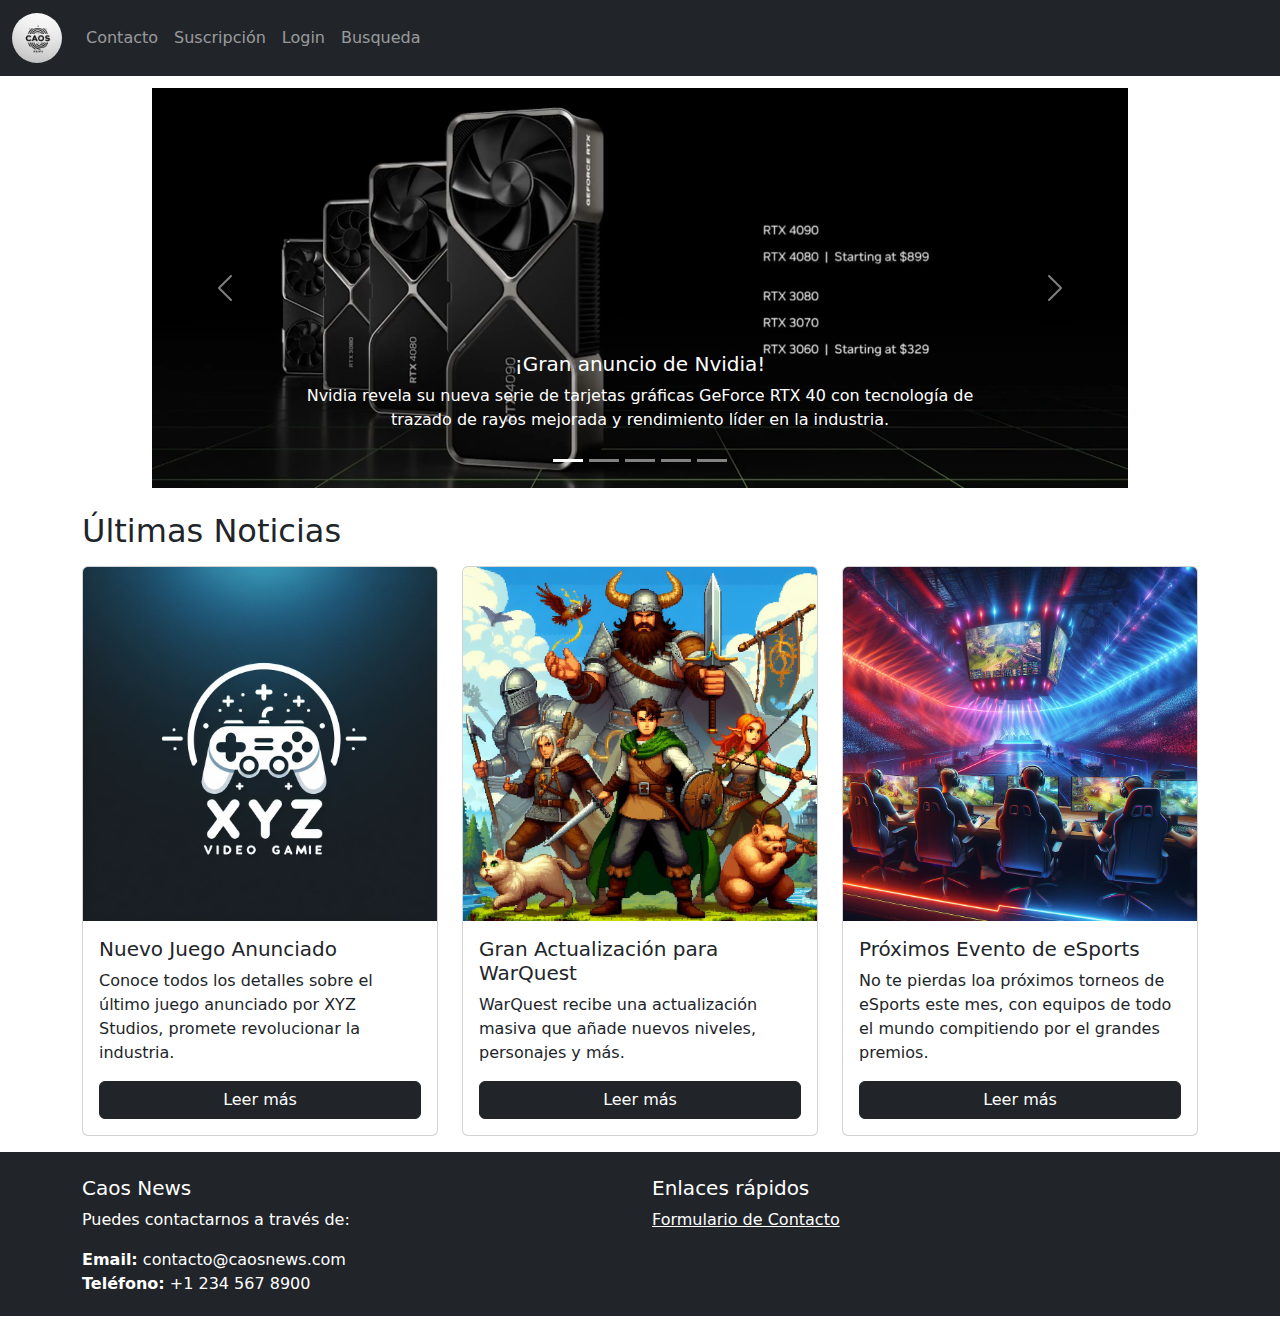
==== index.html @ d1d6eec9 "Cambios menores de estilo" ====
<!DOCTYPE html>
<html lang="en">

<head>
  <meta charset="UTF-8">
  <meta name="viewport" content="width=device-width, initial-scale=1.0">
  <link href="https://cdn.jsdelivr.net/npm/bootstrap@5.3.3/dist/css/bootstrap.min.css" rel="stylesheet"
    integrity="sha384-QWTKZyjpPEjISv5WaRU9OFeRpok6YctnYmDr5pNlyT2bRjXh0JMhjY6hW+ALEwIH" crossorigin="anonymous">
  <link rel="stylesheet" href="/style/style.css">
    <title>Caos News - Inicio</title>
  
</head>
<header class="mb-5">
  <nav class="navbar navbar-expand-lg bg-dark navbar-dark fixed-top">
    <div class="container-fluid">
      <a class="navbar-brand" href="/index.html">
        <img src="/img/logo.jpg" alt="Logo de Caos News" class="img-fluid rounded-circle" style="max-height: 50px;">
      </a>
      <button class="navbar-toggler" type="button" data-bs-toggle="collapse" data-bs-target="#navbarNav"
        aria-controls="navbarNav" aria-expanded="false" aria-label="Toggle navigation">
        <span class="navbar-toggler-icon"></span>
      </button>
      <div class="collapse navbar-collapse" id="navbarNav">
        <ul class="navbar-nav ml-auto">
          <li class="nav-item">
            <a class="nav-link" href="/views/contacto.html">Contacto</a>
          </li>
          <li class="nav-item">
            <a class="nav-link" href="/views/suscripcion.html">Suscripción</a>
          </li>
          <li class="nav-item">
            <a class="nav-link" href="/views/login.html">Login</a>
          </li>
          <li class="nav-item">
            <a class="nav-link" href="/views/busqueda.html">Busqueda</a>
          </li>
        </ul>
      </div>
    </div>
  </nav>
</header>

<body style="margin-bottom: 10px;">
  <div class="container" style="max-width: 1000px; margin: auto;">
    <div id="carouselExampleCaptions" class="carousel slide" data-bs-ride="carousel">
      <div class="carousel-indicators">
        <button type="button" data-bs-target="#carouselExampleCaptions" data-bs-slide-to="0" class="active"
          aria-current="true" aria-label="Slide 1"></button>
        <button type="button" data-bs-target="#carouselExampleCaptions" data-bs-slide-to="1"
          aria-label="Slide 2"></button>
        <button type="button" data-bs-target="#carouselExampleCaptions" data-bs-slide-to="2"
          aria-label="Slide 3"></button>
        <button type="button" data-bs-target="#carouselExampleCaptions" data-bs-slide-to="3"
          aria-label="Slide 4"></button>
        <button type="button" data-bs-target="#carouselExampleCaptions" data-bs-slide-to="4"
          aria-label="Slide 5"></button>
      </div>
      <div class="carousel-inner carousel-fade">
        <div class="carousel-item active" data-bs-interval="2000">
          <img src="/img/nvidia.webp" class="d-block w-100 img-fluid h-100" alt="Imagen no encontrada">
          <div class="carousel-caption d-none d-md-block">
            <h5>¡Gran anuncio de Nvidia!</h5>
            <p>Nvidia revela su nueva serie de tarjetas gráficas GeForce RTX 40 con tecnología de trazado de rayos
              mejorada y rendimiento líder en la industria.</p>
          </div>
        </div>
        <div class="carousel-item" data-bs-interval="2000">
          <img src="/img/playstation.jpg" class="d-block w-100 img-fluid h-100" alt="...">
          <div class="carousel-caption d-none d-md-block">
            <h5>¡Lanzamiento de la nueva consola PlayStation!</h5>
            <p>La nueva consola de última generación, X-Play, llegará al mercado el próximo mes con una biblioteca de
              juegos exclusivos.</p>
          </div>
        </div>
        <div class="carousel-item" data-bs-interval="2000">
          <img src="/img/dark-souls.jpg" class="d-block w-100 img-fluid h-100" alt="...">
          <div class="carousel-caption d-none d-md-block">
            <h5>¡Gran expansión para Dark Souls!</h5>
            <p>Se anuncia una expansión masiva para el aclamado juego de rol Dark Souls. ¡Prepárate para enfrentar nuevos desafíos y descubrir secretos oscuros!</p>
          </div>
        </div>
        <div class="carousel-item" data-bs-interval="2000">
          <img src="/img/rol.jpg" class="d-block w-100 img-fluid h-100" alt="...">
          <div class="carousel-caption d-none d-md-block">
            <h5>¡Nuevo juego de rol en mundo abierto!</h5>
            <p>Se anuncia un nuevo juego de rol en mundo abierto que promete una experiencia épica con gráficos
              impresionantes y mecánicas innovadoras.</p>
          </div>
        </div>
        <div class="carousel-item" data-bs-interval="2000">
          <img src="/img/esports_stand.jpg" class="d-block w-100 img-fluid h-100" alt="...">
          <div class="carousel-caption d-none d-md-block">
            <h5>¡Evento exclusivo de eSports!</h5>
            <p>Se celebrará un evento de eSports con los mejores jugadores del mundo compitiendo por el título en una
              emocionante batalla.</p>
          </div>
        </div>
      </div>
      <button class="carousel-control-prev" type="button" data-bs-target="#carouselExampleCaptions"
        data-bs-slide="prev">
        <span class="carousel-control-prev-icon" aria-hidden="true"></span>
        <span class="visually-hidden">Previous</span>
      </button>
      <button class="carousel-control-next" type="button" data-bs-target="#carouselExampleCaptions"
        data-bs-slide="next">
        <span class="carousel-control-next-icon" aria-hidden="true"></span>
        <span class="visually-hidden">Next</span>
      </button>
    </div>
  </div>

  <div class="container mt-4">
    <h2 class="mb-3">Últimas Noticias</h2>
    <div class="row row-cols-1 row-cols-md-3 g-4">
      <div class="col">
        <div class="card h-100">
          <img src="/img/xyz.jpg" class="card-img-top" alt="Noticia sobre el lanzamiento de un nuevo juego">
          <div class="card-body d-flex flex-column">
            <h5 class="card-title">Nuevo Juego Anunciado</h5>
            <p class="card-text flex-grow-1">Conoce todos los detalles sobre el último juego anunciado por XYZ
              Studios, promete revolucionar la industria.</p>
            <a href="#" class="btn btn-dark mt-auto">Leer más</a>
          </div>
        </div>
      </div>
      <div class="col">
        <div class="card h-100">
          <img src="/img/warquest.jpg" class="card-img-top" alt="Actualización de un juego popular">
          <div class="card-body d-flex flex-column">
            <h5 class="card-title">Gran Actualización para WarQuest</h5>
            <p class="card-text flex-grow-1">WarQuest recibe una actualización masiva que añade nuevos niveles,
              personajes y más.</p>
            <a href="#" class="btn btn-dark mt-auto">Leer más</a>
          </div>
        </div>
      </div>
      <div class="col">
        <div class="card h-100">
          <img src="/img/esports.jpg" class="card-img-top" alt="Evento de eSports">
          <div class="card-body d-flex flex-column">
            <h5 class="card-title">Próximos Evento de eSports</h5>
            <p class="card-text flex-grow-1">No te pierdas loa próximos torneos de eSports este mes, con equipos de
              todo el mundo compitiendo por el grandes premios.</p>
            <a href="#" class="btn btn-dark mt-auto">Leer más</a>
          </div>
        </div>
      </div>
    </div>
  </div>

</body>
<footer class="bg-dark text-white py-1 pt-4 mt-3">
  <div class="container">
    <div class="row">
      <div class="col-md-6">
        <h5>Caos News</h5>
        <p>Puedes contactarnos a través de:</p>
        <ul class="list-unstyled">
          <li><strong>Email:</strong> contacto@caosnews.com</li>
          <li><strong>Teléfono:</strong> +1 234 567 8900</li>
        </ul>
      </div>
      <div class="col-md-6">
        <h5>Enlaces rápidos</h5>
        <ul class="list-unstyled">
          <li><a href="/views/contacto.html" class="text-white">Formulario de Contacto</a></li>
        </ul>
      </div>
    </div>
  </div>
</footer>

<script src="https://cdn.jsdelivr.net/npm/bootstrap@5.3.3/dist/js/bootstrap.bundle.min.js"
  integrity="sha384-YvpcrYf0tY3lHB60NNkmXc5s9fDVZLESaAA55NDzOxhy9GkcIdslK1eN7N6jIeHz" crossorigin="anonymous"></script>

</html>
---- style/style.css ----
body {
    padding-top: 40px; 
    position: relative; /* Asegura que el footer se mantenga en la parte inferior */
    min-height: 100vh; /* Hace que el cuerpo de la página ocupe al menos todo el alto de la ventana del navegador */
}

#carouselExampleCaptions .carousel-item img {
    width: 100%!important;
    height: 400px!important; 
    object-fit: cover!important;
}

.footer-login {
    position: absolute;
    bottom: 0;
    width: 100%;
    height: 200px; 
}

.footer-subscripcion{
    margin-top: 280px;
    bottom: 0;
    width: 100%;
    height: 200px; 
}

.body-contacto{
    height: 80%;
    margin-left: auto;
    margin-right: auto;
}
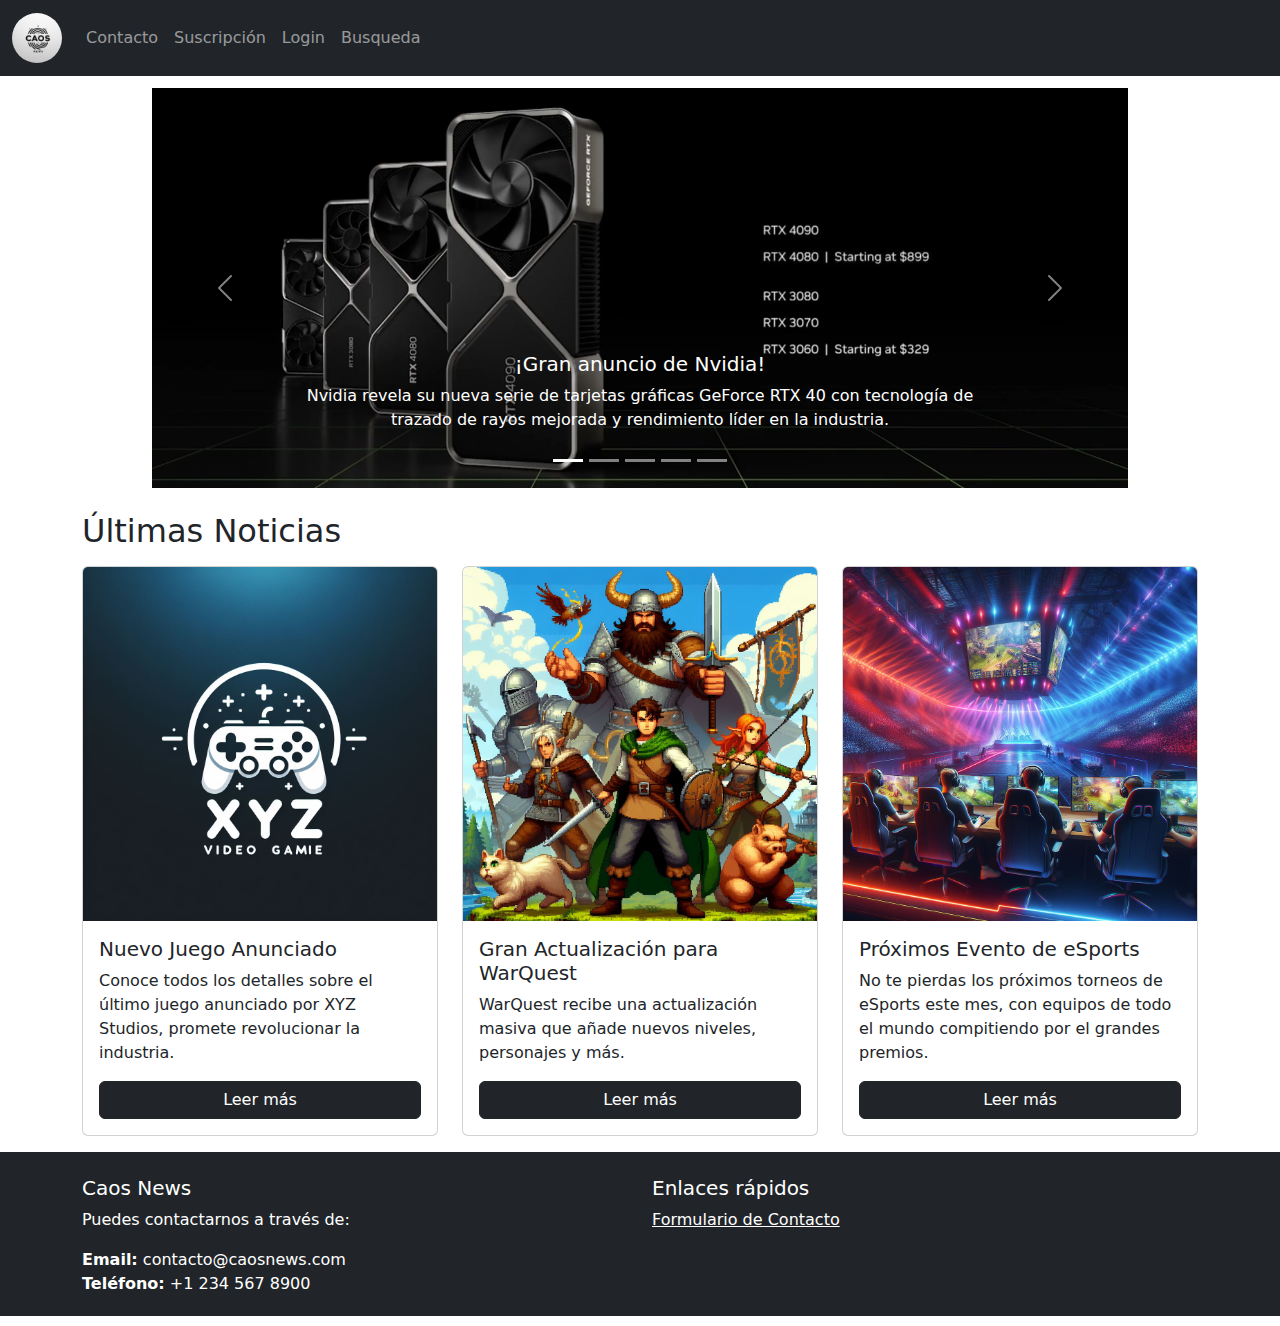
==== commit 83b980fa: "Solución error en tipeo de noticia" ====
--- a/index.html
+++ b/index.html
@@ -139,7 +139,7 @@
           <img src="/img/esports.jpg" class="card-img-top" alt="Evento de eSports">
           <div class="card-body d-flex flex-column">
             <h5 class="card-title">Próximos Evento de eSports</h5>
-            <p class="card-text flex-grow-1">No te pierdas loa próximos torneos de eSports este mes, con equipos de
+            <p class="card-text flex-grow-1">No te pierdas los próximos torneos de eSports este mes, con equipos de
               todo el mundo compitiendo por el grandes premios.</p>
             <a href="#" class="btn btn-dark mt-auto">Leer más</a>
           </div>
@@ -170,7 +170,6 @@
   </div>
 </footer>
 
-<script src="https://cdn.jsdelivr.net/npm/bootstrap@5.3.3/dist/js/bootstrap.bundle.min.js"
-  integrity="sha384-YvpcrYf0tY3lHB60NNkmXc5s9fDVZLESaAA55NDzOxhy9GkcIdslK1eN7N6jIeHz" crossorigin="anonymous"></script>
+<script src="https://cdn.jsdelivr.net/npm/bootstrap@5.3.3/dist/js/bootstrap.bundle.min.js" integrity="sha384-YvpcrYf0tY3lHB60NNkmXc5s9fDVZLESaAA55NDzOxhy9GkcIdslK1eN7N6jIeHz" crossorigin="anonymous"></script>
 
 </html>--- a/style/style.css
+++ b/style/style.css
@@ -1,7 +1,7 @@
 body {
     padding-top: 40px; 
-    position: relative; /* Asegura que el footer se mantenga en la parte inferior */
-    min-height: 100vh; /* Hace que el cuerpo de la página ocupe al menos todo el alto de la ventana del navegador */
+    position: relative; 
+    min-height: 100vh; 
 }
 
 #carouselExampleCaptions .carousel-item img {
@@ -24,8 +24,15 @@
     height: 200px; 
 }
 
-.body-contacto{
-    height: 80%;
-    margin-left: auto;
-    margin-right: auto;
+
+
+.footer-busqueda{
+    margin-top: 280px;
+    bottom: 0;
+    width: 100%;
+    height: 200px; 
+}
+
+.form-busqueda{
+    color: white;
 }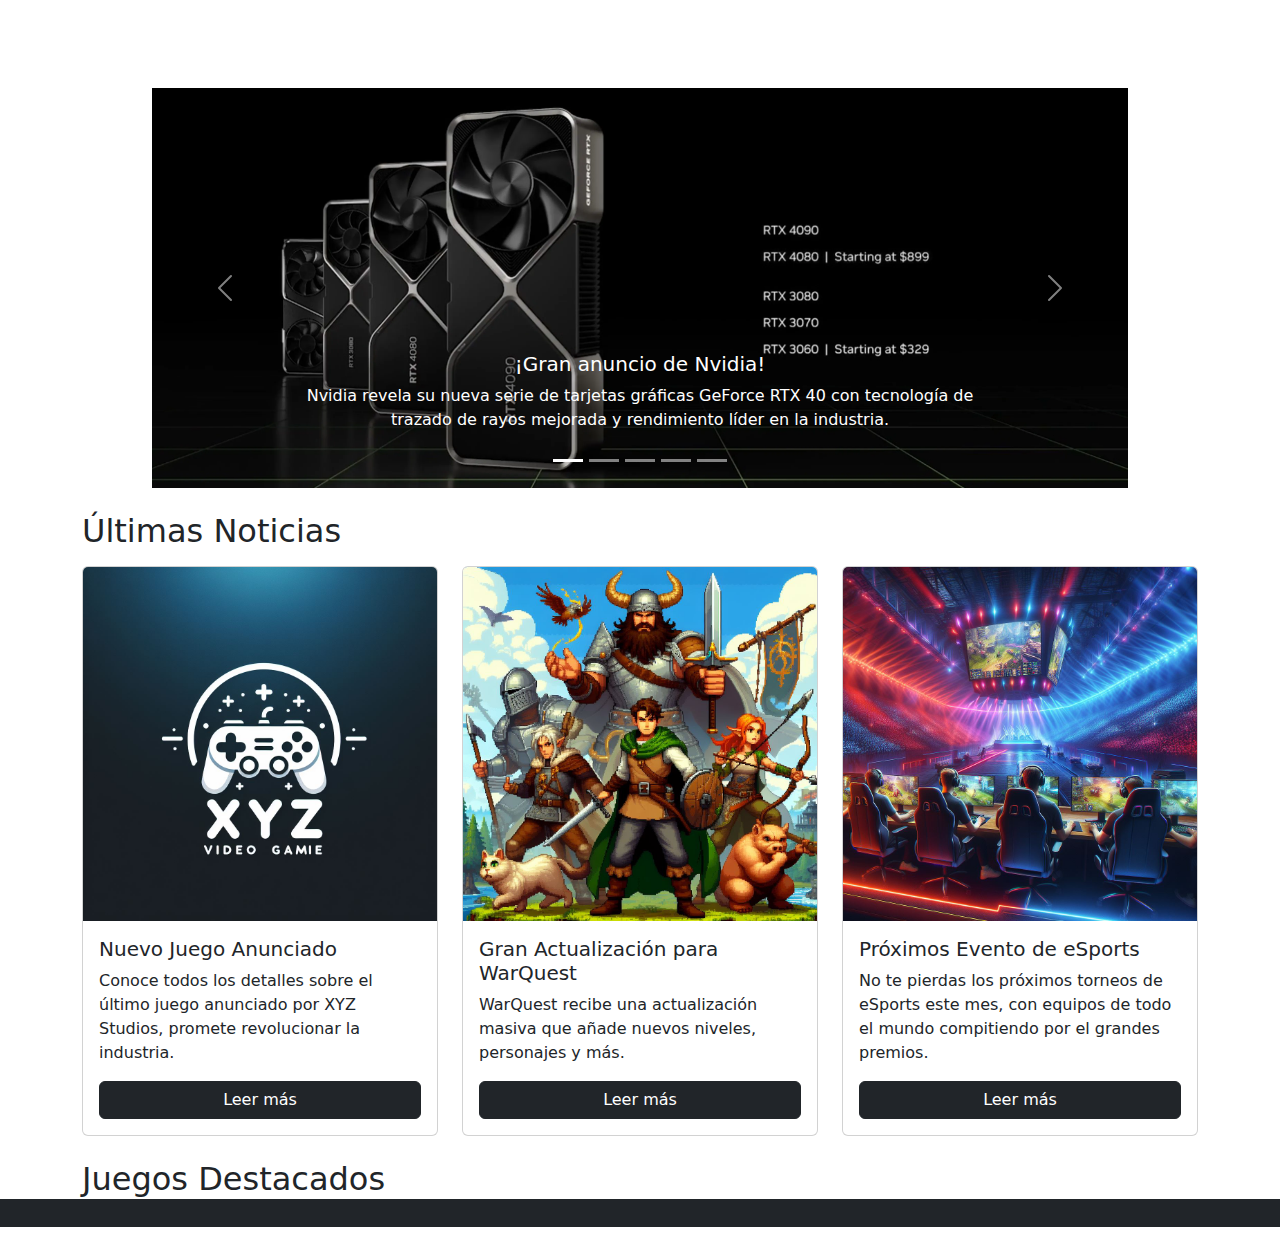
==== commit 37801cea: "Diseño cards de juegos" ====
--- a/index.html
+++ b/index.html
@@ -6,38 +6,13 @@
   <meta name="viewport" content="width=device-width, initial-scale=1.0">
   <link href="https://cdn.jsdelivr.net/npm/bootstrap@5.3.3/dist/css/bootstrap.min.css" rel="stylesheet"
     integrity="sha384-QWTKZyjpPEjISv5WaRU9OFeRpok6YctnYmDr5pNlyT2bRjXh0JMhjY6hW+ALEwIH" crossorigin="anonymous">
-  <link rel="stylesheet" href="/style/style.css">
+  
+  <link rel="stylesheet" href="style/style.css">
     <title>Caos News - Inicio</title>
   
 </head>
 <header class="mb-5">
-  <nav class="navbar navbar-expand-lg bg-dark navbar-dark fixed-top">
-    <div class="container-fluid">
-      <a class="navbar-brand" href="/index.html">
-        <img src="/img/logo.jpg" alt="Logo de Caos News" class="img-fluid rounded-circle" style="max-height: 50px;">
-      </a>
-      <button class="navbar-toggler" type="button" data-bs-toggle="collapse" data-bs-target="#navbarNav"
-        aria-controls="navbarNav" aria-expanded="false" aria-label="Toggle navigation">
-        <span class="navbar-toggler-icon"></span>
-      </button>
-      <div class="collapse navbar-collapse" id="navbarNav">
-        <ul class="navbar-nav ml-auto">
-          <li class="nav-item">
-            <a class="nav-link" href="/views/contacto.html">Contacto</a>
-          </li>
-          <li class="nav-item">
-            <a class="nav-link" href="/views/suscripcion.html">Suscripción</a>
-          </li>
-          <li class="nav-item">
-            <a class="nav-link" href="/views/login.html">Login</a>
-          </li>
-          <li class="nav-item">
-            <a class="nav-link" href="/views/busqueda.html">Busqueda</a>
-          </li>
-        </ul>
-      </div>
-    </div>
-  </nav>
+  
 </header>
 
 <body style="margin-bottom: 10px;">
@@ -57,7 +32,7 @@
       </div>
       <div class="carousel-inner carousel-fade">
         <div class="carousel-item active" data-bs-interval="2000">
-          <img src="/img/nvidia.webp" class="d-block w-100 img-fluid h-100" alt="Imagen no encontrada">
+          <img src="img/nvidia.webp" class="d-block w-100 img-fluid h-100" alt="Imagen no encontrada">
           <div class="carousel-caption d-none d-md-block">
             <h5>¡Gran anuncio de Nvidia!</h5>
             <p>Nvidia revela su nueva serie de tarjetas gráficas GeForce RTX 40 con tecnología de trazado de rayos
@@ -65,7 +40,7 @@
           </div>
         </div>
         <div class="carousel-item" data-bs-interval="2000">
-          <img src="/img/playstation.jpg" class="d-block w-100 img-fluid h-100" alt="...">
+          <img src="img/playstation.jpg" class="d-block w-100 img-fluid h-100" alt="...">
           <div class="carousel-caption d-none d-md-block">
             <h5>¡Lanzamiento de la nueva consola PlayStation!</h5>
             <p>La nueva consola de última generación, X-Play, llegará al mercado el próximo mes con una biblioteca de
@@ -73,14 +48,14 @@
           </div>
         </div>
         <div class="carousel-item" data-bs-interval="2000">
-          <img src="/img/dark-souls.jpg" class="d-block w-100 img-fluid h-100" alt="...">
+          <img src="img/dark-souls.jpg" class="d-block w-100 img-fluid h-100" alt="...">
           <div class="carousel-caption d-none d-md-block">
             <h5>¡Gran expansión para Dark Souls!</h5>
             <p>Se anuncia una expansión masiva para el aclamado juego de rol Dark Souls. ¡Prepárate para enfrentar nuevos desafíos y descubrir secretos oscuros!</p>
           </div>
         </div>
         <div class="carousel-item" data-bs-interval="2000">
-          <img src="/img/rol.jpg" class="d-block w-100 img-fluid h-100" alt="...">
+          <img src="img/rol.jpg" class="d-block w-100 img-fluid h-100" alt="...">
           <div class="carousel-caption d-none d-md-block">
             <h5>¡Nuevo juego de rol en mundo abierto!</h5>
             <p>Se anuncia un nuevo juego de rol en mundo abierto que promete una experiencia épica con gráficos
@@ -88,7 +63,7 @@
           </div>
         </div>
         <div class="carousel-item" data-bs-interval="2000">
-          <img src="/img/esports_stand.jpg" class="d-block w-100 img-fluid h-100" alt="...">
+          <img src="img/esports_stand.jpg" class="d-block w-100 img-fluid h-100" alt="...">
           <div class="carousel-caption d-none d-md-block">
             <h5>¡Evento exclusivo de eSports!</h5>
             <p>Se celebrará un evento de eSports con los mejores jugadores del mundo compitiendo por el título en una
@@ -114,7 +89,7 @@
     <div class="row row-cols-1 row-cols-md-3 g-4">
       <div class="col">
         <div class="card h-100">
-          <img src="/img/xyz.jpg" class="card-img-top" alt="Noticia sobre el lanzamiento de un nuevo juego">
+          <img src="img/xyz.jpg" class="card-img-top" alt="Noticia sobre el lanzamiento de un nuevo juego">
           <div class="card-body d-flex flex-column">
             <h5 class="card-title">Nuevo Juego Anunciado</h5>
             <p class="card-text flex-grow-1">Conoce todos los detalles sobre el último juego anunciado por XYZ
@@ -125,7 +100,7 @@
       </div>
       <div class="col">
         <div class="card h-100">
-          <img src="/img/warquest.jpg" class="card-img-top" alt="Actualización de un juego popular">
+          <img src="img/warquest.jpg" class="card-img-top" alt="Actualización de un juego popular">
           <div class="card-body d-flex flex-column">
             <h5 class="card-title">Gran Actualización para WarQuest</h5>
             <p class="card-text flex-grow-1">WarQuest recibe una actualización masiva que añade nuevos niveles,
@@ -136,7 +111,7 @@
       </div>
       <div class="col">
         <div class="card h-100">
-          <img src="/img/esports.jpg" class="card-img-top" alt="Evento de eSports">
+          <img src="img/esports.jpg" class="card-img-top" alt="Evento de eSports">
           <div class="card-body d-flex flex-column">
             <h5 class="card-title">Próximos Evento de eSports</h5>
             <p class="card-text flex-grow-1">No te pierdas los próximos torneos de eSports este mes, con equipos de
@@ -148,28 +123,19 @@
     </div>
   </div>
 
+  <div class="container mt-4" >
+    <h2>Juegos Destacados</h2>
+    <div class="row row-cols-1  g-4" id="juegos-destacados">
+      
+    </div>
+  </div>
 </body>
 <footer class="bg-dark text-white py-1 pt-4 mt-3">
-  <div class="container">
-    <div class="row">
-      <div class="col-md-6">
-        <h5>Caos News</h5>
-        <p>Puedes contactarnos a través de:</p>
-        <ul class="list-unstyled">
-          <li><strong>Email:</strong> contacto@caosnews.com</li>
-          <li><strong>Teléfono:</strong> +1 234 567 8900</li>
-        </ul>
-      </div>
-      <div class="col-md-6">
-        <h5>Enlaces rápidos</h5>
-        <ul class="list-unstyled">
-          <li><a href="/views/contacto.html" class="text-white">Formulario de Contacto</a></li>
-        </ul>
-      </div>
-    </div>
-  </div>
+  
 </footer>
 
 <script src="https://cdn.jsdelivr.net/npm/bootstrap@5.3.3/dist/js/bootstrap.bundle.min.js" integrity="sha384-YvpcrYf0tY3lHB60NNkmXc5s9fDVZLESaAA55NDzOxhy9GkcIdslK1eN7N6jIeHz" crossorigin="anonymous"></script>
-
+<script src="https://code.jquery.com/jquery-3.7.1.js"></script>
+<script src="js/plantillas.js"></script>
+<script src="/js/funciones.js"></script>
 </html>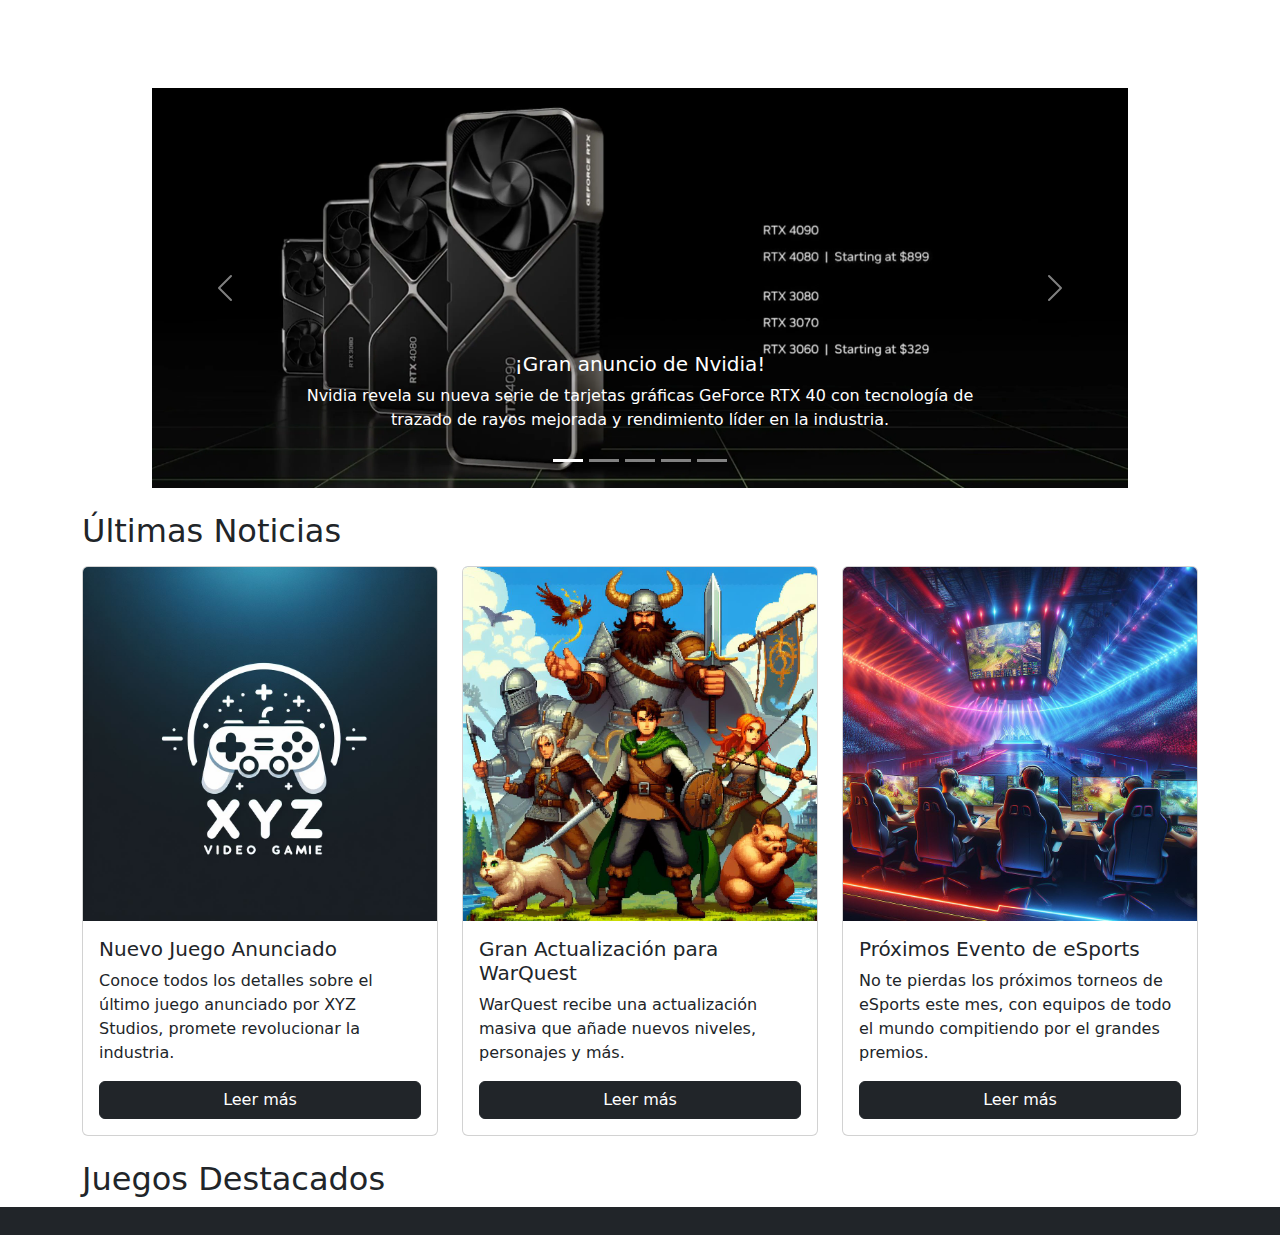
==== commit 0dcb0821: "Validaciones formulario de contacto laboral" ====
--- a/index.html
+++ b/index.html
@@ -124,7 +124,7 @@
   </div>
 
   <div class="container mt-4" >
-    <h2>Juegos Destacados</h2>
+    <h2 class="mb-3">Juegos Destacados</h2>
     <div class="row row-cols-1  g-4" id="juegos-destacados">
       
     </div>
@@ -137,5 +137,5 @@
 <script src="https://cdn.jsdelivr.net/npm/bootstrap@5.3.3/dist/js/bootstrap.bundle.min.js" integrity="sha384-YvpcrYf0tY3lHB60NNkmXc5s9fDVZLESaAA55NDzOxhy9GkcIdslK1eN7N6jIeHz" crossorigin="anonymous"></script>
 <script src="https://code.jquery.com/jquery-3.7.1.js"></script>
 <script src="js/plantillas.js"></script>
-<script src="/js/funciones.js"></script>
+<script src="/js/consumo_API.js"></script>
 </html>